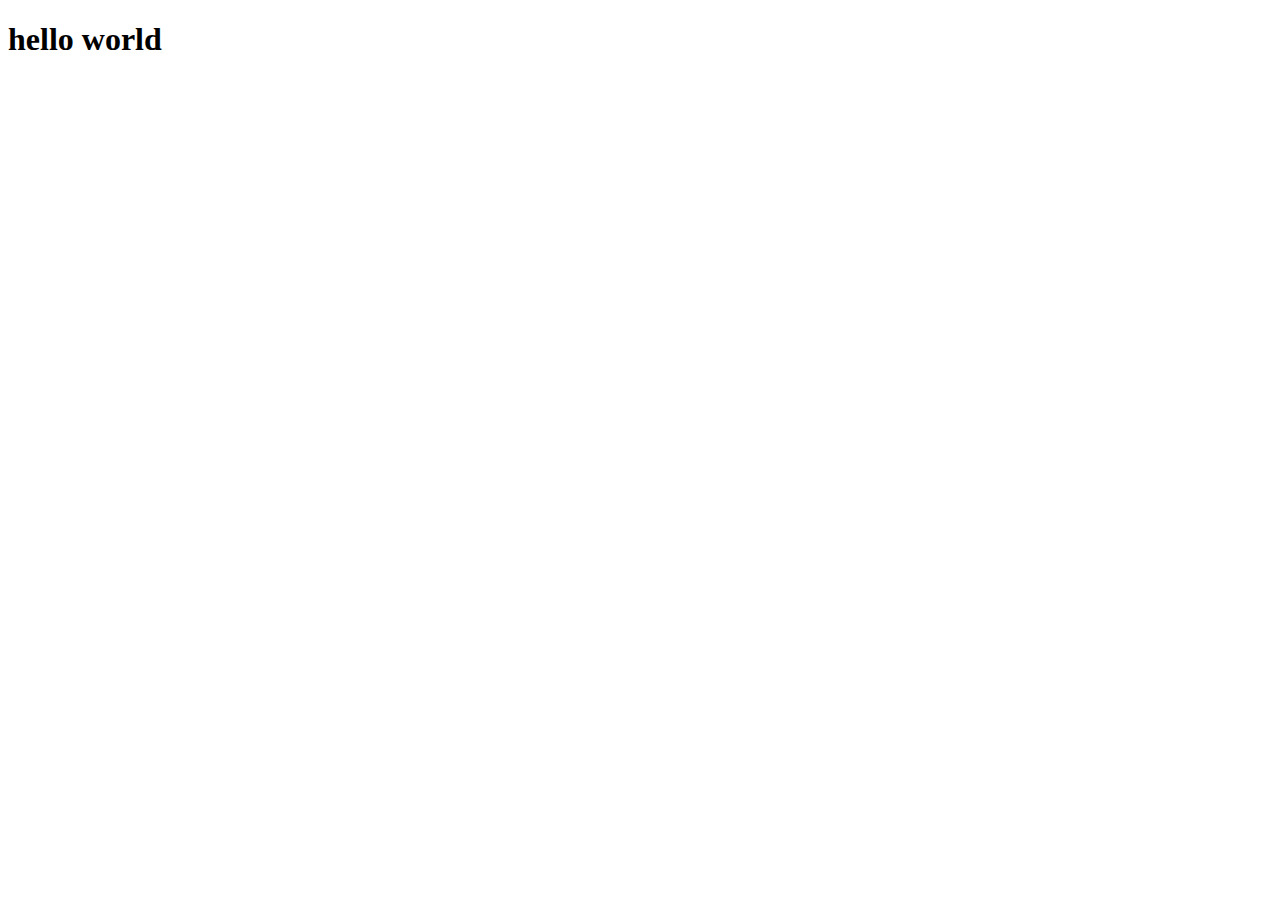
==== index.html @ d8206d0d "create index" ====
<!DOCTYPE html>
<html lang="en">
<head>
  <meta charset="UTF-8">
  <meta name="viewport" content="width=device-width, initial-scale=1.0">
  <title>Document</title>
</head>
<body>
  <h1>hello world</h1>
</body>
</html>
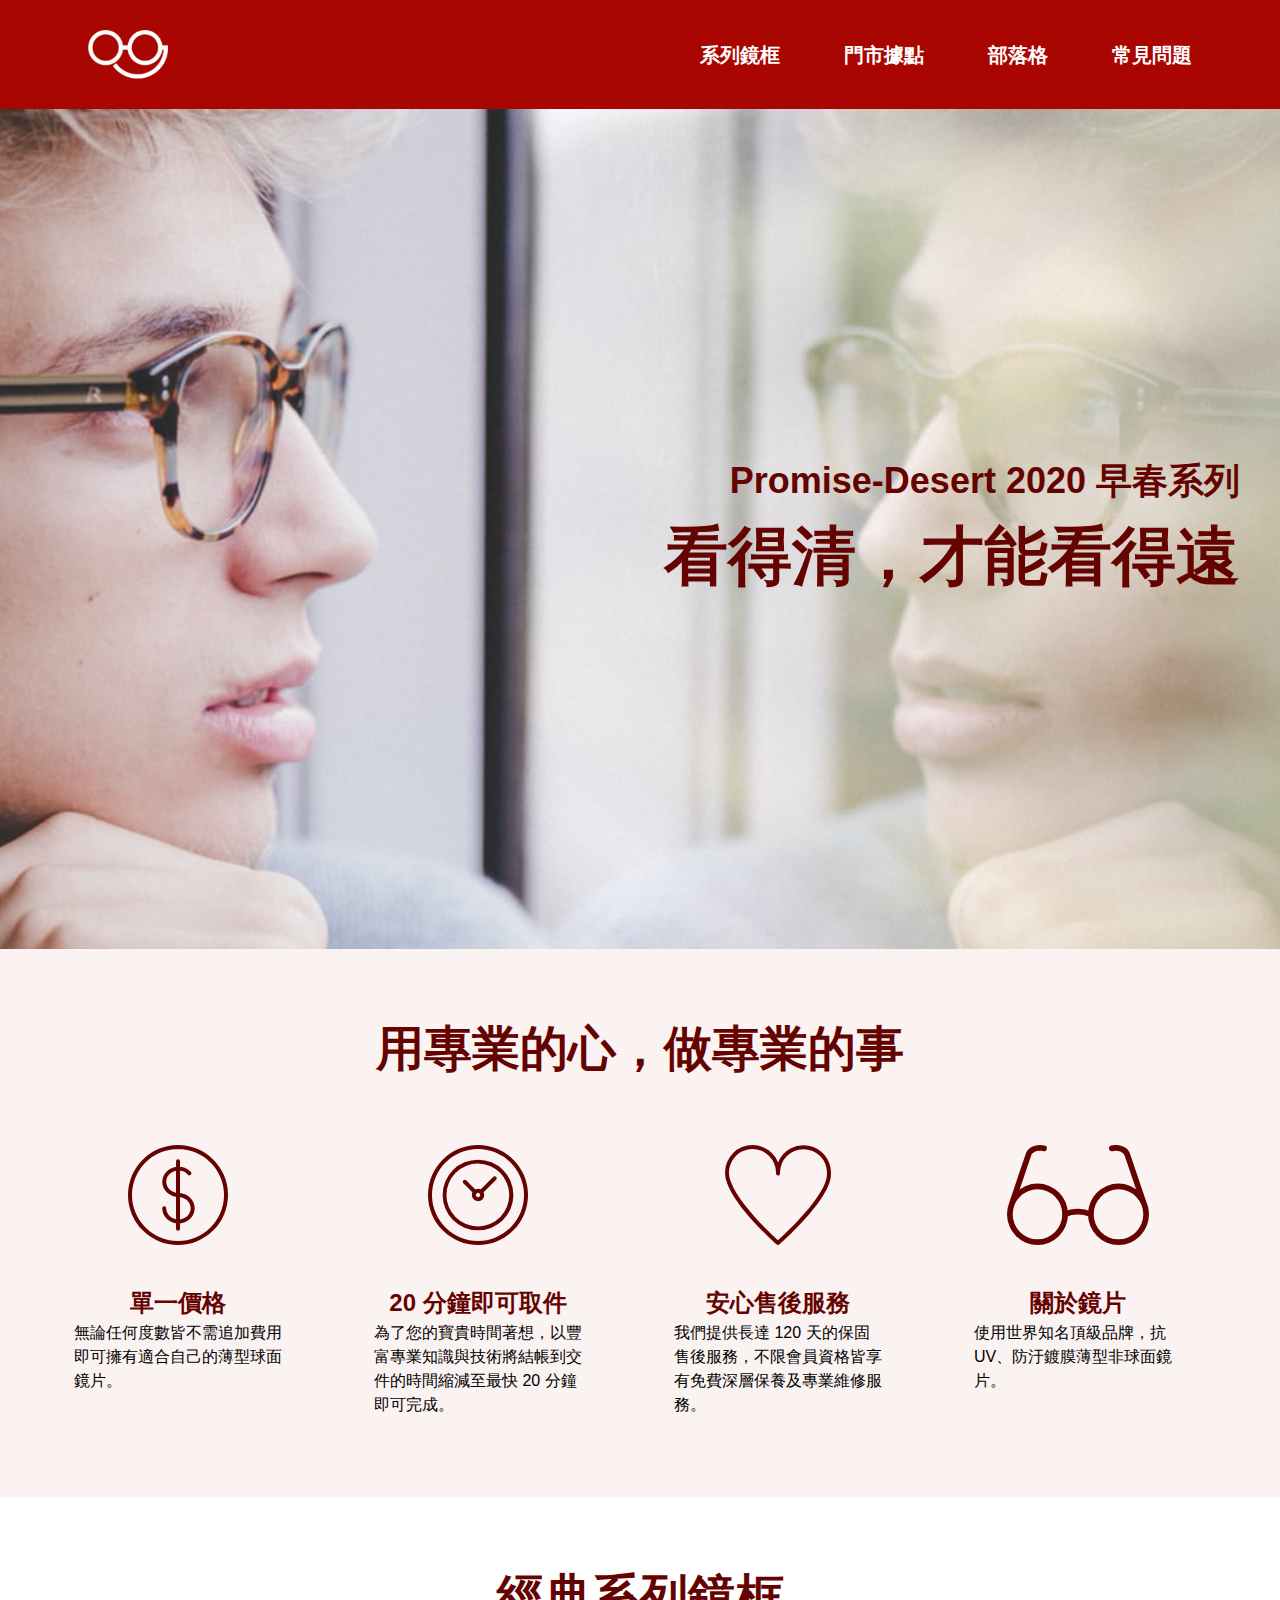
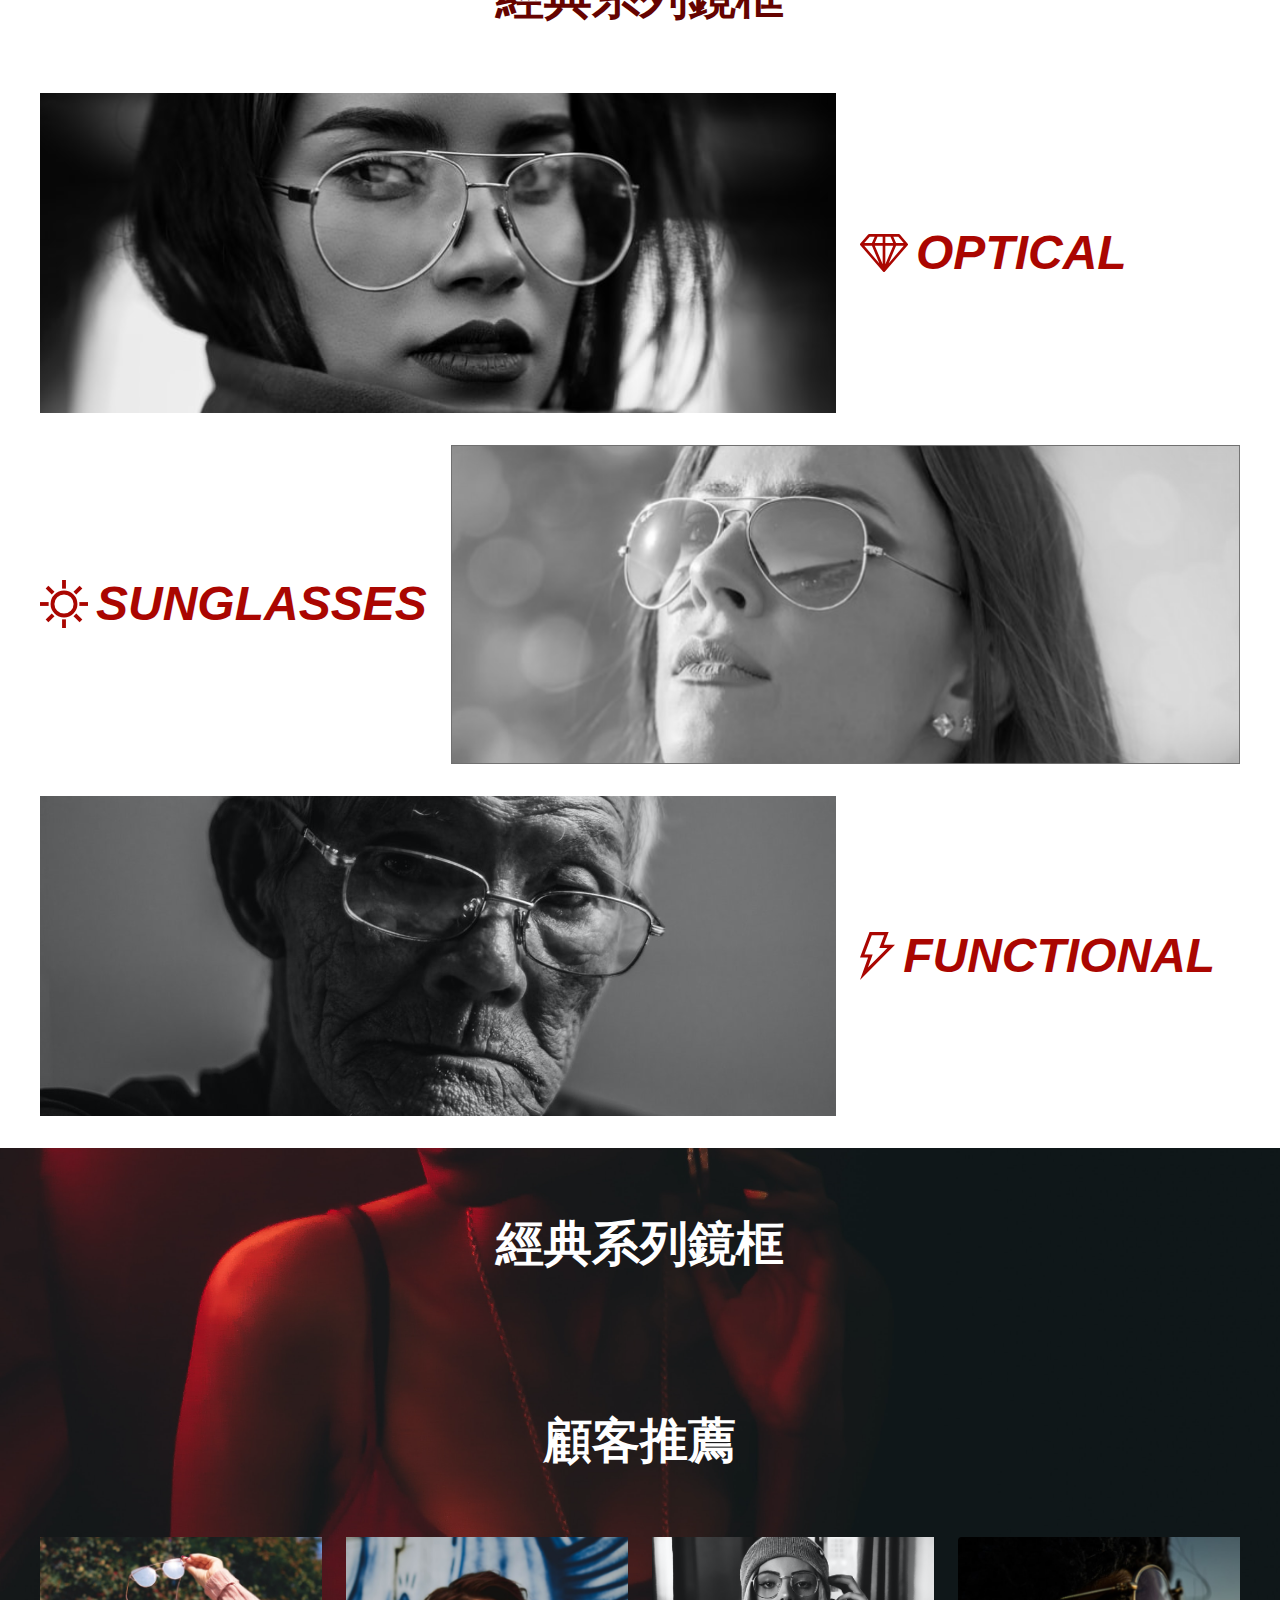
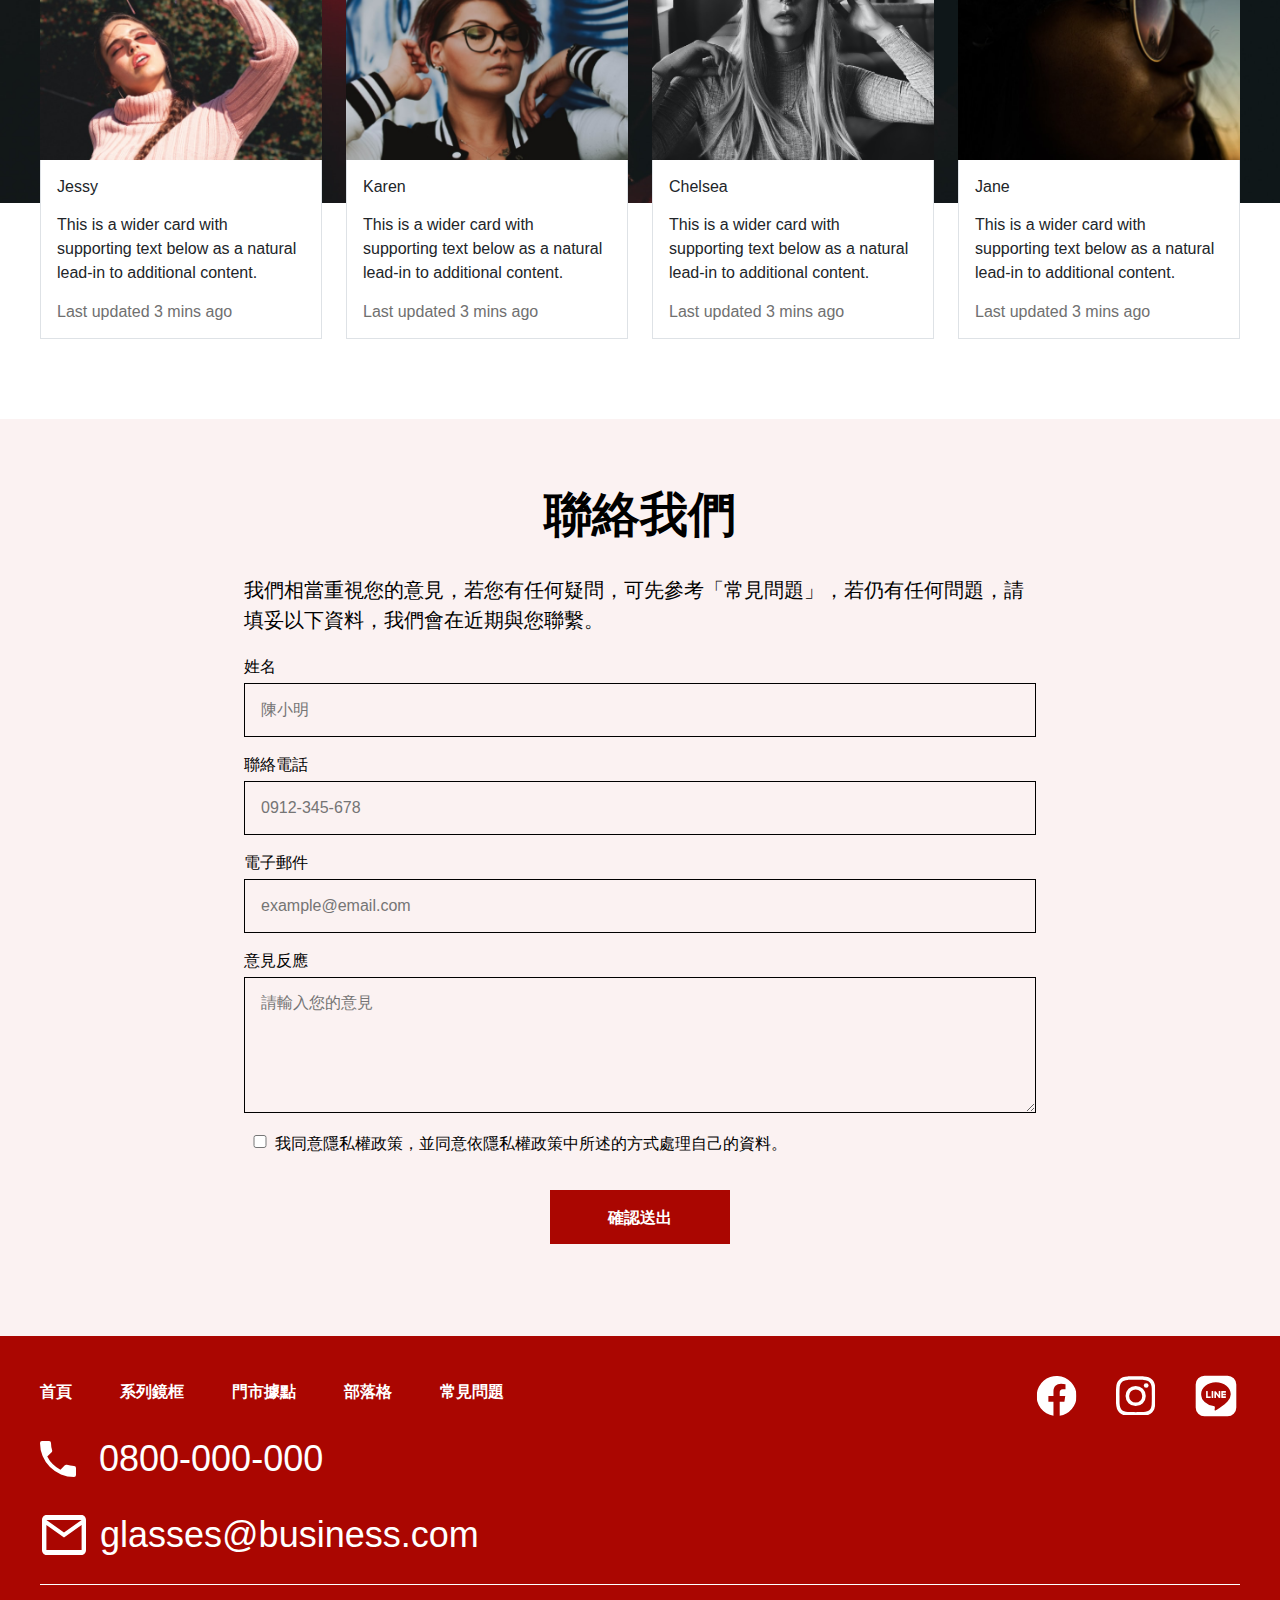
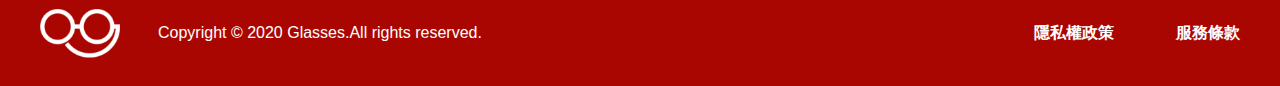
==== commit ef753e10: "index" ====
--- a/index.html
+++ b/index.html
@@ -1,11 +1,271 @@
 <!DOCTYPE html>
 <html lang="en">
+
 <head>
   <meta charset="UTF-8">
   <meta name="viewport" content="width=device-width, initial-scale=1.0">
-  <title>Document</title>
+  <title>week3 RWD 形象官網</title>
+  <link rel="stylesheet" href="./css/style.css">
 </head>
+
 <body>
-  <h1>hello world</h1>
+  <header class="header">
+    <div class="logo">
+      <img src="./image/logo.png" alt="">
+    </div>
+    <ul class="menu">
+      <li class="menuList"><a href="#">系列鏡框</a></li>
+      <li class="menuList"><a href="#">門市據點</a></li>
+      <li class="menuList"><a href="#">部落格</a></li>
+      <li class="menuList"><a href="#">常見問題</a></li>
+    </ul>
+  </header>
+  <main>
+    <section class="banner">
+      <div class="bannerContent container">
+        <p>Promise-Desert 2020 早春系列</p>
+        <h1>看得清，才能看得遠</h1>
+      </div>
+    </section>
+    <section class="profession">
+      <div class="professionContent container">
+        <h2 class="professionTitle">用專業的心，做專業的事</h2>
+        <ul class="professionList">
+          <li class="professionListItem">
+            <div class="professionListItemImg">
+              <img src="./image/icon-dollar.svg" alt="">
+            </div>
+            <h3>單一價格</h3>
+            <p>無論任何度數皆不需追加費用 即可擁有適合自己的薄型球面 鏡片。</p>
+          </li>
+          <li class="professionListItem">
+            <div class="professionListItemImg">
+              <img src="./image/icon-clock.svg" alt="">
+            </div>
+            <h3>20 分鐘即可取件</h3>
+            <p>為了您的寶貴時間著想，以豐 富專業知識與技術將結帳到交 件的時間縮減至最快 20 分鐘 即可完成。</p>
+          </li>
+          <li class="professionListItem">
+            <div class="professionListItemImg">
+              <img src="./image/icon-heart.svg" alt="">
+            </div>
+            <h3>安心售後服務</h3>
+            <p>我們提供長達 120 天的保固售後服務，不限會員資格皆享有免費深層保養及專業維修服務。</p>
+          </li>
+          <li class="professionListItem">
+            <div class="professionListItemImg">
+              <img src="./image/icon-glasses.svg" alt="">
+            </div>
+            <h3>關於鏡片</h3>
+            <p>使用世界知名頂級品牌，抗UV、防汙鍍膜薄型非球面鏡片。</p>
+          </li>
+        </ul>
+      </div>
+    </section>
+    <section class="classic">
+      <div class="classicContent container">
+        <h2 class="classicTitle">經典系列鏡框</h2>
+        <ul class="classicList">
+          <li class="classicListItem">
+            <div class="classicListItemImg">
+              <img src="./image/product-1.png" alt="">
+            </div>
+            <h3 class="classicListItemText">
+              <img src="./image/icon-diamond.svg" alt="">
+              OPTICAL
+            </h3>
+          </li>
+          <li class="classicListItem">
+            <div class="classicListItemImg">
+              <img class="showgray" src="./image/product-2-color.png" alt="">
+            </div>
+            <h3 class="classicListItemText">
+              <img src="./image/icon-sun.svg" alt="">
+              SUNGLASSES
+            </h3>
+          </li>
+          <li class="classicListItem">
+            <div class="classicListItemImg">
+              <img src="./image/product-3.png" alt="">
+            </div>
+            <h3 class="classicListItemText">
+              <img src="./image/icon-thunder.svg" alt="">
+              FUNCTIONAL
+            </h3>
+          </li>
+        </ul>
+      </div>
+    </section>
+    <section class="joint">
+      <div class="jointContent container">
+        <h2 class="jointTitle">經典系列鏡框</h2>
+      </div>
+    </section>
+    <section class="customer">
+      <div class="customerContent container">
+        <h2 class="customerTitle">顧客推薦</h2>
+        <ul class="customerList">
+          <li class="customerItem">
+            <div class="customerItemImg">
+              <img src="./image/rec-1.png" alt="">
+            </div>
+            <div class="customerItemText">
+              <p class="customerItemTextName">
+                Jessy
+              </p>
+              <p class="customerItemTextContent">
+                This is a wider card with supporting text below as a natural lead-in to additional content.
+              </p>
+              <p class="customerItemTextdate">
+                Last updated 3 mins ago
+              </p>
+            </div>
+          </li>
+          <li class="customerItem">
+            <div class="customerItemImg">
+              <img src="./image/rec-2.png" alt="">
+            </div>
+            <div class="customerItemText">
+              <p class="customerItemTextName">
+                Karen
+              </p>
+              <p class="customerItemTextContent">
+                This is a wider card with supporting text below as a natural lead-in to additional content.
+              </p>
+              <p class="customerItemTextdate">
+                Last updated 3 mins ago
+              </p>
+            </div>
+          </li>
+          <li class="customerItem">
+            <div class="customerItemImg">
+              <img src="./image/rec-3.png" alt="">
+            </div>
+            <div class="customerItemText">
+              <p class="customerItemTextName">
+                Chelsea
+              </p>
+              <p class="customerItemTextContent">
+                This is a wider card with supporting text below as a natural lead-in to additional content.
+              </p>
+              <p class="customerItemTextdate">
+                Last updated 3 mins ago
+              </p>
+            </div>
+          </li>
+          <li class="customerItem">
+            <div class="customerItemImg">
+              <img src="./image/rec-4.png" alt="">
+            </div>
+            <div class="customerItemText">
+              <p class="customerItemTextName">
+                Jane
+              </p>
+              <p class="customerItemTextContent">
+                This is a wider card with supporting text below as a natural lead-in to additional content.
+              </p>
+              <p class="customerItemTextdate">
+                Last updated 3 mins ago
+              </p>
+            </div>
+          </li>
+        </ul>
+      </div>
+    </section>
+    <section class="contactus">
+      <div class="contactusContent">
+        <h2 class="contactusTitle">聯絡我們</h2>
+        <p class="contactusText">我們相當重視您的意見，若您有任何疑問，可先參考「常見問題」，若仍有任何問題，請填妥以下資料，我們會在近期與您聯繫。</p>
+        <form class="contactusForm" action="" method="post">
+          <div class="contactusFormGroup">
+            <label for="name">姓名</label>
+            <input class="contactusInput" type="text" name="name" placeholder="陳小明">
+          </div>
+          <div class="contactusFormGroup">
+            <label for="phone">聯絡電話</label>
+            <input class="contactusInput" type="tel" name="phone" placeholder="0912-345-678">
+          </div>
+          <div class="contactusFormGroup">
+            <label for="email">電子郵件</label>
+            <input class="contactusInput" type="email" name="email" placeholder="example@email.com">
+          </div>
+          <div class="contactusFormGroup">
+            <label for="report">意見反應</label>
+            <textarea class="contactusInput" name="report" cols="30" placeholder="請輸入您的意見"></textarea>
+          </div>
+          <div class="contactusFormcheck">
+            <input type="checkbox">
+            <p class="tick">我同意隱私權政策，並同意依隱私權政策中所述的方式處理自己的資料。</p>
+          </div>
+          <div class="d-flex contactusFormSubmit"><a href="#" class="btn">確認送出</a></div>
+        </form>
+      </div>
+    </section>
+  </main>
+  <footer class="footer">
+    <div class="footerContent container">
+      <div class="footerContenttop">
+        <ul class="footerNav">
+          <li class="footerNavLeft">
+            <a href="#">首頁</a>
+          </li>
+          <li class="footerNavLeft">
+            <a href="#">系列鏡框</a>
+          </li>
+          <li class="footerNavLeft">
+            <a href="#">門市據點</a>
+          </li>
+          <li class="footerNavLeft">
+            <a href="#">部落格</a>
+          </li>
+          <li class="footerNavLeft">
+            <a href="#">常見問題</a>
+          </li>
+        </ul>
+        <ul class="footerSocial">
+          <li class="footerSocialRight">
+            <a href="#">
+              <img src="./image/icon-fb.svg" alt="">
+            </a>
+          </li>
+          <li class="footerSocialRight">
+            <a href="#">
+              <img src="./image/icon-ig.svg" alt="">
+            </a>
+          </li>
+          <li class="footerSocialRight">
+            <a href="#">
+              <img src="./image/icon-line.svg" alt="">
+            </a>
+          </li>
+        </ul>
+      </div>
+      <div class="footerInfo">
+        <p class="footerInfoText footerInfoPhone">
+          <img src="./image/icon-phone.svg" alt="">
+          0800-000-000
+        </p>
+        <p class="footerInfoText footerInfoMail">
+          <img src="./image/icon-mail.svg" alt="">
+          glasses@business.com
+        </p>
+      </div>
+      <div class="footerBottom">
+        <ul class="footerBottomLeft">
+          <li class="footerBottomLeftText"><img src="./image/logo.png" alt=""></li>
+          <li class="footerBottomLeftText">Copyright © 2020 Glasses.All rights reserved.</li>
+        </ul>
+        <ul class="footerBottomRight">
+          <li class="footerBottomPolicy">
+            <a href="#">隱私權政策</a>
+          </li>
+          <li class="footerBottomPolicy">
+            <a href="#">服務條款</a>
+          </li>
+        </ul>
+      </div>
+    </div>
+  </footer>
 </body>
+
 </html>
--- a/css/style.css
+++ b/css/style.css
@@ -0,0 +1,400 @@
+html, body, div, span, applet, object, iframe,
+h1, h2, h3, h4, h5, h6, p, blockquote, pre,
+a, abbr, acronym, address, big, cite, code,
+del, dfn, em, img, ins, kbd, q, s, samp,
+small, strike, strong, sub, sup, tt, var,
+b, u, i, center,
+dl, dt, dd, ol, ul, li,
+fieldset, form, label, legend,
+table, caption, tbody, tfoot, thead, tr, th, td,
+article, aside, canvas, details, embed, 
+figure, figcaption, footer, header, hgroup, 
+menu, nav, output, ruby, section, summary,
+time, mark, audio, video {
+	margin: 0;
+	padding: 0;
+	border: 0;
+	font-size: 100%;
+	font: inherit;
+	vertical-align: baseline;
+}
+/* HTML5 display-role reset for older browsers */
+article, aside, details, figcaption, figure, 
+footer, header, hgroup, menu, nav, section {
+	display: block;
+}
+body {
+	line-height: 1;
+}
+ol, ul {
+	list-style: none;
+}
+blockquote, q {
+	quotes: none;
+}
+blockquote:before, blockquote:after,
+q:before, q:after {
+	content: '';
+	content: none;
+}
+table {
+	border-collapse: collapse;
+	border-spacing: 0;
+}
+/* img reset */
+img {
+    max-width: 100%;
+		height: auto;
+		display: block;
+}
+/* global border-box */
+*, *::before, *::after {
+ box-sizing: border-box;
+}
+
+body {
+	font-family: -apple-system, BlinkMacSystemFont, "Segoe UI", "Microsoft JhengHei", Roboto, "Helvetica Neue", Arial, sans-serif;
+}
+h1,h2,h3{
+	color: #650300;
+	font-weight: bold;
+}
+h2{
+	font-size: 48px;
+	line-height: 72px;
+	text-align: center;
+}
+.container {
+    max-width: 1200px;
+    margin: 0 auto;
+}
+.header{
+	background: #AA0601;
+	display: flex;
+	justify-content: space-between;
+	padding: 30px 88px;
+}
+.header .menu{
+	display: flex;
+	align-items: center;
+}
+.header .menu .menuList{
+	margin-right: 64px;
+}
+.header .menu li.menuList:last-child {
+    margin-right: 0;
+}
+.header .menu a{
+	color: #fff;
+	text-decoration: none;
+	font-size: 20px;
+}
+.banner{
+	background-image: url(/image/banner.png);
+	height: 840px;
+	background-position: center center;
+  background-size: cover;
+  background-repeat: no-repeat;
+}
+
+.bannerContent{
+text-align: right;
+height: 100%;
+display: flex;
+flex-direction: column;
+align-items: flex-end;
+justify-content: center;
+}
+
+
+.bannerContent h1{
+	font-size: 64px;
+	line-height: 96px;
+}
+
+.bannerContent p{
+	font-size: 36px;
+	line-height: 54px;
+	color: #650300;
+	font-weight: bold;
+}
+
+.profession{
+	background: #AA06010D;
+}
+.professionTitle{
+	padding-bottom: 44px;
+	padding-top: 64px;
+}
+
+.professionList{
+display: flex;
+padding-bottom: 80px;
+}
+
+.professionListItem{
+	padding-left: 34px;
+	padding-right: 34px;
+	padding-top: 16px;
+	width: 25%;
+	margin-right: 24px;
+}
+.professionListItemImg{
+	height: 100px;
+	margin-bottom: 40px;
+	display: flex;
+	justify-content: center;
+	
+}
+.professionListItem h3{
+font-size: 24px;
+line-height: 36px;
+text-align: center;
+}
+
+.professionListItem p{
+font-size: 16px;
+line-height: 24px;
+}
+
+.classicTitle{
+	padding-top: 64px;
+	padding-bottom: 60px;
+}
+.classicListItem{
+	display: flex;
+	margin-bottom: 32px;
+}
+.classicListItemImg{
+	max-width: : 66%;
+	margin-right: 24px;
+
+}
+
+.classicListItemText{
+	color: #AA0601;
+	font-size: 48px;
+	line-height: 72px;
+	font-style: italic;
+	display: flex;
+	align-items: center;
+}
+
+.classicListItemText img{
+	max-width: 48px;
+	margin-right: 8px;
+}
+
+.classicList li:nth-child(2){
+	flex-direction: row-reverse;
+	
+}
+
+.classicList li:nth-child(2) .classicListItemImg{
+margin-right: 0px;
+	margin-left:24px;
+	
+	/* filter: grayscale(100%);
+	transition: filter .3s,-webkit-filter .3s; */
+}
+.showgray{
+    -webkit-filter: grayscale(100%);
+    filter: grayscale(100%);
+}
+
+.showgray:hover {
+    -webkit-filter: grayscale(0%);
+    filter: grayscale(0%);
+}
+
+.joint{
+	background-image: url(/image/bg.png);
+		padding-bottom: 479px;
+		    background-position: center center;
+    background-size: cover;
+    background-repeat: no-repeat;
+}
+.jointContent{
+padding-bottom: 44px;
+	padding-top: 60px;
+}
+.jointTitle{
+	color: #fff;
+}
+.customer{
+	margin-top: -398px;
+}
+
+.customerTitle{
+	color: #fff;
+	margin-bottom: 60px;
+}
+
+.customerList{
+	display: flex;
+	margin-bottom: 80px;
+}
+
+.customerItem{
+	width: 25%;
+	margin-right: 24px;
+}
+
+li.customerItem:last-child {
+    margin-right: 0;
+}
+.customerItemText{
+	padding: 16px;
+	border: 1px solid #DEE2E6;
+	border-top: unset;
+	color: #212529;
+	background: #FFF;
+}
+.customerItemTextName{
+	font-size: 16px;
+	line-height: 21px;
+	margin-bottom: 16px;
+}
+.customerItemTextContent{
+	font-size: 16px;
+	line-height: 24px;
+	margin-bottom: 16px;
+}
+.customerItemTextdate{
+	color: #707070;
+	line-height: 21px;
+	font-size: 16px;
+}
+.contactus{
+	background: #AA06010D;
+}
+.contactusContent{
+	padding-bottom: 92px;
+	padding-top: 60px;
+	max-width: 792px;
+	margin: 0 auto;
+}
+.contactusTitle{
+	color: #000000;
+	padding-bottom: 24px;
+}
+.contactusText{
+	font-size: 20px;
+	line-height: 30px;
+	margin-bottom: 20px;
+}
+.contactus label{
+	display: block;
+	font-size: 16px;
+	line-height: 24px;
+	margin-bottom: 4px;
+}
+.contactusFormGroup{
+	margin-bottom: 16px;
+}
+.contactusForm input,.contactusForm textarea{
+	padding: 14px 16px 14px 16px;
+	border: 1px solid #000;
+	width: 100%;
+	background-color: transparent;
+	font-size: 16px;
+    line-height: 24px;
+}
+.contactusForm textarea{
+	height: 136px;
+}
+.contactusFormcheck{
+	display: flex;
+	line-height: 24px;
+}
+input[type="checkbox"] {
+	 width: 24px;
+	 height: auto;
+	 margin-bottom: 42px;
+}
+.contactusForm .contactusFormSubmit{
+	background: #AA0601;
+	font-size: 16px;
+	line-height: 24px;
+	width: 180px;
+	height: 54px;
+	margin: 0 auto;
+	padding: 16px 58px;
+	text-decoration: none;
+}
+a{
+	text-decoration: none;
+		color: #FFF;
+	font-weight: bold;
+}
+.footer{
+	background: #AA0601;
+	padding-top: 36px;
+}
+.footerContenttop{
+	display: flex;
+	justify-content: space-between;
+}
+.footerNav,.footerSocial{
+	display: flex;
+}
+.footerNavLeft{
+	margin-right: 48px;
+	margin-top: 12px;
+	margin-bottom: 32px;
+}
+.footerSocialRight{
+	margin-right: 32px;
+}
+li.footerSocialRight:last-child {
+    margin-right: 0;
+}
+.footerInfoText{
+	display: flex;
+	color: #FFF;
+	margin-bottom: 22px;
+	font-size: 36px;
+	line-height: 54px;
+}
+
+.footerInfoPhone img{
+	width: 36px;
+	margin-right: 23px;
+}
+.footerInfoMail img{
+	width: 48px;
+	margin-right: 12px;
+}
+.footerInfo{
+border-bottom: 1px solid white;
+margin-bottom: 24px;
+}
+.footerBottom{
+	display: flex;
+	justify-content: space-between;
+	padding-bottom: 28px;
+}
+.footerBottomLeft{
+	display: flex;
+	align-items: center;
+	color: #FFF;
+}
+.footerBottomLeftText{
+	margin-right: 38px;
+	font-size: 16px;
+	line-height: 24px;
+	font-weight: 100;
+}
+.footerBottomRight{
+	display: flex;
+	justify-content: flex-end;
+	align-items: center;
+}
+.footerBottomPolicy{
+margin-right: 62px;
+font-weight: 100;
+}
+li.footerBottomPolicy:last-child {
+    margin-right: 0;
+}
+
